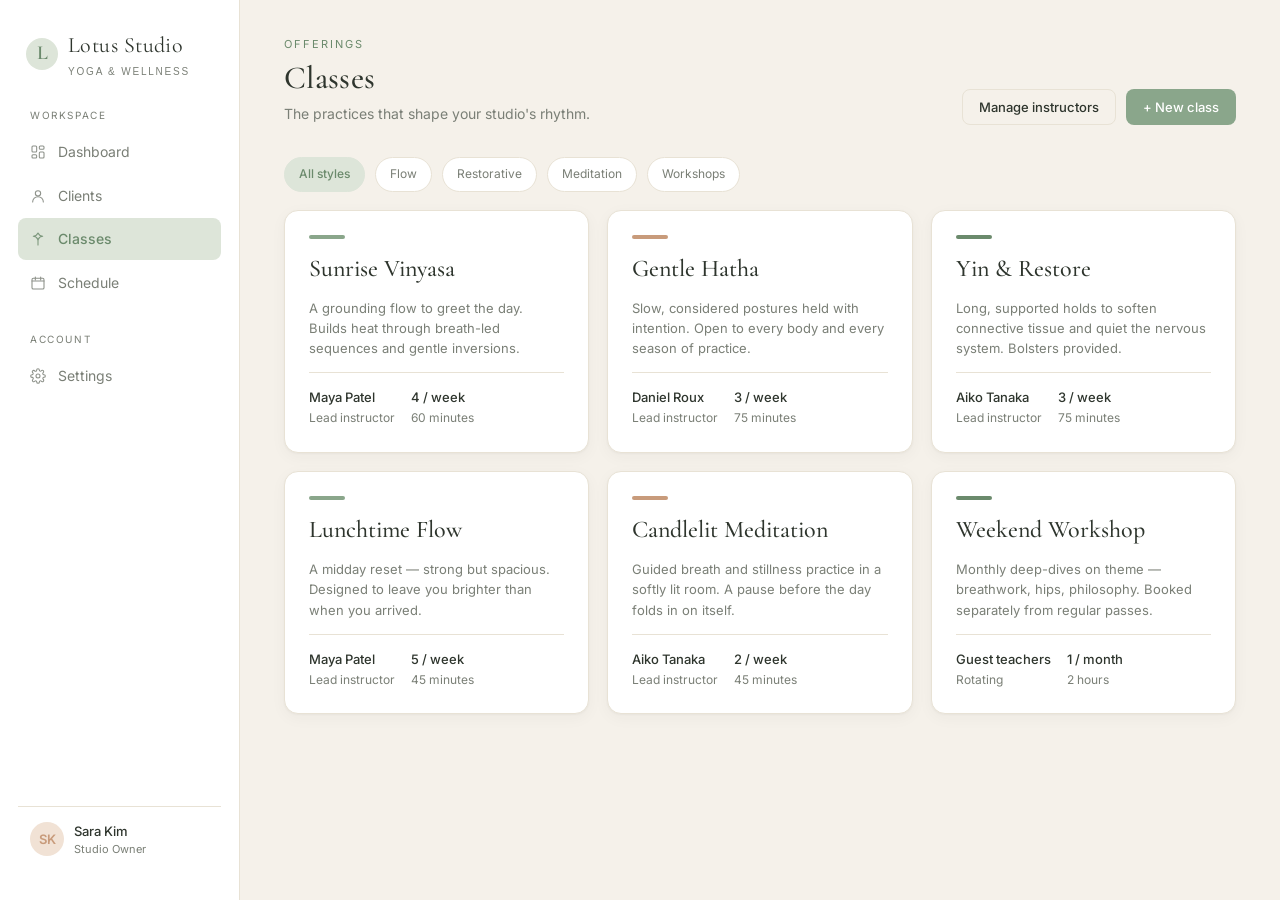
==== yoga-crm/classes.html @ 22d6ddea "Add yoga studio CRM site (HTML/CSS) Static multi-page CRM for Lotus Studio: dashboard, clients, clas" ====
<!DOCTYPE html>
<html lang="en">
<head>
  <meta charset="UTF-8">
  <meta name="viewport" content="width=device-width, initial-scale=1.0">
  <title>Classes · Lotus Studio</title>
  <link rel="preconnect" href="https://fonts.googleapis.com">
  <link rel="preconnect" href="https://fonts.gstatic.com" crossorigin>
  <link href="https://fonts.googleapis.com/css2?family=Cormorant+Garamond:wght@400;500;600&family=Inter:wght@400;500;600&display=swap" rel="stylesheet">
  <link rel="stylesheet" href="styles.css">
</head>
<body>
  <div class="app">
    <aside class="sidebar">
      <div class="brand">
        <div class="brand-mark">L</div>
        <div>
          <div class="brand-name">Lotus Studio</div>
          <span class="brand-sub">Yoga &amp; Wellness</span>
        </div>
      </div>

      <div>
        <div class="nav-section-label">Workspace</div>
        <nav class="nav">
          <a href="index.html">
            <svg class="nav-icon" viewBox="0 0 24 24" fill="none" stroke="currentColor" stroke-width="1.6" stroke-linecap="round" stroke-linejoin="round"><rect x="3" y="3" width="7" height="9" rx="1.5"/><rect x="14" y="3" width="7" height="5" rx="1.5"/><rect x="14" y="12" width="7" height="9" rx="1.5"/><rect x="3" y="16" width="7" height="5" rx="1.5"/></svg>
            Dashboard
          </a>
          <a href="clients.html">
            <svg class="nav-icon" viewBox="0 0 24 24" fill="none" stroke="currentColor" stroke-width="1.6" stroke-linecap="round" stroke-linejoin="round"><circle cx="12" cy="8" r="4"/><path d="M4 21c0-4.4 3.6-8 8-8s8 3.6 8 8"/></svg>
            Clients
          </a>
          <a href="classes.html" class="active">
            <svg class="nav-icon" viewBox="0 0 24 24" fill="none" stroke="currentColor" stroke-width="1.6" stroke-linecap="round" stroke-linejoin="round"><path d="M12 3c1.5 3 4 5 7 5-3 0-5.5 2-7 5-1.5-3-4-5-7-5 3 0 5.5-2 7-5z"/><path d="M12 13v8"/></svg>
            Classes
          </a>
          <a href="schedule.html">
            <svg class="nav-icon" viewBox="0 0 24 24" fill="none" stroke="currentColor" stroke-width="1.6" stroke-linecap="round" stroke-linejoin="round"><rect x="3" y="5" width="18" height="16" rx="2"/><path d="M3 9h18M8 3v4M16 3v4"/></svg>
            Schedule
          </a>
        </nav>
      </div>

      <div>
        <div class="nav-section-label">Account</div>
        <nav class="nav">
          <a href="#">
            <svg class="nav-icon" viewBox="0 0 24 24" fill="none" stroke="currentColor" stroke-width="1.6" stroke-linecap="round" stroke-linejoin="round"><circle cx="12" cy="12" r="3"/><path d="M19.4 15a1.7 1.7 0 0 0 .3 1.8l.1.1a2 2 0 1 1-2.8 2.8l-.1-.1a1.7 1.7 0 0 0-1.8-.3 1.7 1.7 0 0 0-1 1.5V21a2 2 0 1 1-4 0v-.1a1.7 1.7 0 0 0-1-1.5 1.7 1.7 0 0 0-1.8.3l-.1.1a2 2 0 1 1-2.8-2.8l.1-.1a1.7 1.7 0 0 0 .3-1.8 1.7 1.7 0 0 0-1.5-1H3a2 2 0 1 1 0-4h.1a1.7 1.7 0 0 0 1.5-1 1.7 1.7 0 0 0-.3-1.8l-.1-.1a2 2 0 1 1 2.8-2.8l.1.1a1.7 1.7 0 0 0 1.8.3h.1a1.7 1.7 0 0 0 1-1.5V3a2 2 0 1 1 4 0v.1a1.7 1.7 0 0 0 1 1.5 1.7 1.7 0 0 0 1.8-.3l.1-.1a2 2 0 1 1 2.8 2.8l-.1.1a1.7 1.7 0 0 0-.3 1.8v.1a1.7 1.7 0 0 0 1.5 1H21a2 2 0 1 1 0 4h-.1a1.7 1.7 0 0 0-1.5 1z"/></svg>
            Settings
          </a>
        </nav>
      </div>

      <div class="sidebar-footer">
        <div class="avatar">SK</div>
        <div>
          <div class="user-name">Sara Kim</div>
          <div class="user-role">Studio Owner</div>
        </div>
      </div>
    </aside>

    <main class="main">
      <header class="page-header">
        <div class="page-title-block">
          <div class="eyebrow">Offerings</div>
          <h1>Classes</h1>
          <p>The practices that shape your studio's rhythm.</p>
        </div>
        <div class="page-actions">
          <button class="btn btn-ghost">Manage instructors</button>
          <button class="btn btn-primary">+ New class</button>
        </div>
      </header>

      <div class="filters">
        <span class="chip active">All styles</span>
        <span class="chip">Flow</span>
        <span class="chip">Restorative</span>
        <span class="chip">Meditation</span>
        <span class="chip">Workshops</span>
      </div>

      <div class="class-grid">
        <div class="class-card">
          <div class="accent"></div>
          <h3>Sunrise Vinyasa</h3>
          <p>A grounding flow to greet the day. Builds heat through breath-led sequences and gentle inversions.</p>
          <div class="class-meta">
            <div>
              <strong>Maya Patel</strong>
              Lead instructor
            </div>
            <div>
              <strong>4 / week</strong>
              60 minutes
            </div>
          </div>
        </div>

        <div class="class-card terracotta">
          <div class="accent"></div>
          <h3>Gentle Hatha</h3>
          <p>Slow, considered postures held with intention. Open to every body and every season of practice.</p>
          <div class="class-meta">
            <div>
              <strong>Daniel Roux</strong>
              Lead instructor
            </div>
            <div>
              <strong>3 / week</strong>
              75 minutes
            </div>
          </div>
        </div>

        <div class="class-card deep">
          <div class="accent"></div>
          <h3>Yin &amp; Restore</h3>
          <p>Long, supported holds to soften connective tissue and quiet the nervous system. Bolsters provided.</p>
          <div class="class-meta">
            <div>
              <strong>Aiko Tanaka</strong>
              Lead instructor
            </div>
            <div>
              <strong>3 / week</strong>
              75 minutes
            </div>
          </div>
        </div>

        <div class="class-card">
          <div class="accent"></div>
          <h3>Lunchtime Flow</h3>
          <p>A midday reset — strong but spacious. Designed to leave you brighter than when you arrived.</p>
          <div class="class-meta">
            <div>
              <strong>Maya Patel</strong>
              Lead instructor
            </div>
            <div>
              <strong>5 / week</strong>
              45 minutes
            </div>
          </div>
        </div>

        <div class="class-card terracotta">
          <div class="accent"></div>
          <h3>Candlelit Meditation</h3>
          <p>Guided breath and stillness practice in a softly lit room. A pause before the day folds in on itself.</p>
          <div class="class-meta">
            <div>
              <strong>Aiko Tanaka</strong>
              Lead instructor
            </div>
            <div>
              <strong>2 / week</strong>
              45 minutes
            </div>
          </div>
        </div>

        <div class="class-card deep">
          <div class="accent"></div>
          <h3>Weekend Workshop</h3>
          <p>Monthly deep-dives on theme — breathwork, hips, philosophy. Booked separately from regular passes.</p>
          <div class="class-meta">
            <div>
              <strong>Guest teachers</strong>
              Rotating
            </div>
            <div>
              <strong>1 / month</strong>
              2 hours
            </div>
          </div>
        </div>
      </div>
    </main>
  </div>
</body>
</html>
---- yoga-crm/styles.css ----
:root {
  --bg: #f5f1ea;
  --surface: #ffffff;
  --surface-alt: #faf7f1;
  --border: #e8e2d5;
  --text: #2e352d;
  --text-muted: #7a7f76;
  --sage: #8aa68b;
  --sage-dark: #6b8a6c;
  --sage-soft: #dde5d9;
  --terracotta: #c89b7b;
  --terracotta-soft: #f1e2d5;
  --shadow: 0 1px 2px rgba(46, 53, 45, 0.04), 0 4px 16px rgba(46, 53, 45, 0.04);
  --radius: 14px;
  --radius-sm: 8px;
}

* {
  box-sizing: border-box;
  margin: 0;
  padding: 0;
}

html, body {
  height: 100%;
}

body {
  font-family: -apple-system, BlinkMacSystemFont, "Segoe UI", "Inter", sans-serif;
  font-size: 15px;
  line-height: 1.55;
  color: var(--text);
  background: var(--bg);
  -webkit-font-smoothing: antialiased;
}

h1, h2, h3, h4 {
  font-family: "Cormorant Garamond", "Georgia", serif;
  font-weight: 500;
  letter-spacing: 0.01em;
  color: var(--text);
}

h1 { font-size: 32px; line-height: 1.2; }
h2 { font-size: 22px; line-height: 1.3; }
h3 { font-size: 18px; line-height: 1.3; font-family: -apple-system, BlinkMacSystemFont, "Segoe UI", sans-serif; font-weight: 600; letter-spacing: 0; }

a {
  color: inherit;
  text-decoration: none;
}

/* Layout */
.app {
  display: grid;
  grid-template-columns: 240px 1fr;
  min-height: 100vh;
}

/* Sidebar */
.sidebar {
  background: var(--surface);
  border-right: 1px solid var(--border);
  padding: 28px 18px;
  display: flex;
  flex-direction: column;
  gap: 28px;
  position: sticky;
  top: 0;
  height: 100vh;
}

.brand {
  display: flex;
  align-items: center;
  gap: 10px;
  padding: 0 8px;
}

.brand-mark {
  width: 32px;
  height: 32px;
  border-radius: 50%;
  background: var(--sage-soft);
  display: grid;
  place-items: center;
  color: var(--sage-dark);
  font-family: "Cormorant Garamond", serif;
  font-size: 20px;
  font-weight: 600;
}

.brand-name {
  font-family: "Cormorant Garamond", "Georgia", serif;
  font-size: 22px;
  letter-spacing: 0.02em;
}

.brand-sub {
  display: block;
  font-family: -apple-system, sans-serif;
  font-size: 10px;
  letter-spacing: 0.18em;
  text-transform: uppercase;
  color: var(--text-muted);
  margin-top: 2px;
}

.nav-section-label {
  font-size: 10px;
  letter-spacing: 0.16em;
  text-transform: uppercase;
  color: var(--text-muted);
  padding: 0 12px 8px;
}

.nav {
  display: flex;
  flex-direction: column;
  gap: 2px;
}

.nav a {
  display: flex;
  align-items: center;
  gap: 12px;
  padding: 10px 12px;
  border-radius: var(--radius-sm);
  color: var(--text-muted);
  font-size: 14px;
  transition: background 0.15s, color 0.15s;
}

.nav a:hover {
  background: var(--surface-alt);
  color: var(--text);
}

.nav a.active {
  background: var(--sage-soft);
  color: var(--sage-dark);
  font-weight: 500;
}

.nav-icon {
  width: 16px;
  height: 16px;
  flex-shrink: 0;
  opacity: 0.85;
}

.sidebar-footer {
  margin-top: auto;
  padding: 14px 12px;
  border-top: 1px solid var(--border);
  display: flex;
  align-items: center;
  gap: 10px;
}

.avatar {
  width: 34px;
  height: 34px;
  border-radius: 50%;
  background: var(--terracotta-soft);
  color: var(--terracotta);
  display: grid;
  place-items: center;
  font-weight: 600;
  font-size: 13px;
}

.user-name {
  font-size: 13px;
  font-weight: 500;
}

.user-role {
  font-size: 11px;
  color: var(--text-muted);
}

/* Main */
.main {
  padding: 36px 44px 60px;
  max-width: 1200px;
}

.page-header {
  display: flex;
  align-items: flex-end;
  justify-content: space-between;
  margin-bottom: 32px;
  gap: 24px;
  flex-wrap: wrap;
}

.page-title-block .eyebrow {
  font-size: 11px;
  letter-spacing: 0.18em;
  text-transform: uppercase;
  color: var(--sage-dark);
  margin-bottom: 6px;
}

.page-title-block p {
  color: var(--text-muted);
  margin-top: 6px;
  font-size: 14px;
}

.page-actions {
  display: flex;
  gap: 10px;
  align-items: center;
}

/* Buttons */
.btn {
  display: inline-flex;
  align-items: center;
  gap: 8px;
  padding: 9px 16px;
  border-radius: var(--radius-sm);
  font-size: 13px;
  font-weight: 500;
  border: 1px solid transparent;
  cursor: pointer;
  font-family: inherit;
  transition: background 0.15s, border-color 0.15s, color 0.15s;
}

.btn-primary {
  background: var(--sage);
  color: #fff;
}

.btn-primary:hover {
  background: var(--sage-dark);
}

.btn-ghost {
  background: transparent;
  color: var(--text);
  border-color: var(--border);
}

.btn-ghost:hover {
  background: var(--surface);
}

/* Search */
.search {
  position: relative;
}

.search input {
  border: 1px solid var(--border);
  background: var(--surface);
  border-radius: var(--radius-sm);
  padding: 9px 14px 9px 36px;
  font-size: 13px;
  font-family: inherit;
  color: var(--text);
  width: 240px;
  outline: none;
  transition: border-color 0.15s;
}

.search input:focus {
  border-color: var(--sage);
}

.search-icon {
  position: absolute;
  left: 12px;
  top: 50%;
  transform: translateY(-50%);
  color: var(--text-muted);
  width: 14px;
  height: 14px;
}

/* Cards */
.card {
  background: var(--surface);
  border: 1px solid var(--border);
  border-radius: var(--radius);
  padding: 22px;
  box-shadow: var(--shadow);
}

.card-header {
  display: flex;
  align-items: center;
  justify-content: space-between;
  margin-bottom: 18px;
}

.card-header h3 {
  font-size: 15px;
}

.card-header .meta {
  font-size: 12px;
  color: var(--text-muted);
}

/* Stat grid */
.stat-grid {
  display: grid;
  grid-template-columns: repeat(4, 1fr);
  gap: 16px;
  margin-bottom: 28px;
}

.stat {
  background: var(--surface);
  border: 1px solid var(--border);
  border-radius: var(--radius);
  padding: 20px 22px;
}

.stat-label {
  font-size: 12px;
  letter-spacing: 0.08em;
  text-transform: uppercase;
  color: var(--text-muted);
  margin-bottom: 12px;
}

.stat-value {
  font-family: "Cormorant Garamond", serif;
  font-size: 34px;
  font-weight: 500;
  line-height: 1;
}

.stat-delta {
  display: inline-block;
  margin-top: 10px;
  font-size: 12px;
  color: var(--sage-dark);
}

.stat-delta.down {
  color: var(--terracotta);
}

/* Two column */
.two-col {
  display: grid;
  grid-template-columns: 2fr 1fr;
  gap: 20px;
}

/* Lists */
.list {
  list-style: none;
  display: flex;
  flex-direction: column;
}

.list li {
  display: flex;
  align-items: center;
  gap: 14px;
  padding: 14px 0;
  border-bottom: 1px solid var(--border);
}

.list li:last-child {
  border-bottom: none;
}

.list-time {
  width: 70px;
  font-size: 13px;
  color: var(--text-muted);
  font-variant-numeric: tabular-nums;
}

.list-main {
  flex: 1;
}

.list-title {
  font-size: 14px;
  font-weight: 500;
}

.list-sub {
  font-size: 12px;
  color: var(--text-muted);
  margin-top: 2px;
}

.list-meta {
  font-size: 12px;
  color: var(--text-muted);
}

/* Activity */
.activity-dot {
  width: 8px;
  height: 8px;
  border-radius: 50%;
  background: var(--sage);
  flex-shrink: 0;
}

.activity-dot.terracotta { background: var(--terracotta); }
.activity-dot.muted { background: var(--border); }

/* Table */
.table-wrap {
  background: var(--surface);
  border: 1px solid var(--border);
  border-radius: var(--radius);
  overflow: hidden;
}

table {
  width: 100%;
  border-collapse: collapse;
  font-size: 14px;
}

thead th {
  text-align: left;
  font-size: 11px;
  letter-spacing: 0.14em;
  text-transform: uppercase;
  color: var(--text-muted);
  font-weight: 500;
  padding: 14px 22px;
  background: var(--surface-alt);
  border-bottom: 1px solid var(--border);
}

tbody td {
  padding: 16px 22px;
  border-bottom: 1px solid var(--border);
  vertical-align: middle;
}

tbody tr:last-child td {
  border-bottom: none;
}

tbody tr:hover {
  background: var(--surface-alt);
}

.client-cell {
  display: flex;
  align-items: center;
  gap: 12px;
}

.client-avatar {
  width: 36px;
  height: 36px;
  border-radius: 50%;
  display: grid;
  place-items: center;
  font-size: 13px;
  font-weight: 500;
  color: var(--sage-dark);
  background: var(--sage-soft);
}

.client-avatar.t { color: var(--terracotta); background: var(--terracotta-soft); }

.client-name {
  font-weight: 500;
}

.client-email {
  font-size: 12px;
  color: var(--text-muted);
}

/* Badges */
.badge {
  display: inline-block;
  padding: 4px 10px;
  border-radius: 999px;
  font-size: 11px;
  font-weight: 500;
  letter-spacing: 0.04em;
}

.badge-sage { background: var(--sage-soft); color: var(--sage-dark); }
.badge-terracotta { background: var(--terracotta-soft); color: var(--terracotta); }
.badge-muted { background: var(--surface-alt); color: var(--text-muted); border: 1px solid var(--border); }

/* Filters */
.filters {
  display: flex;
  gap: 10px;
  margin-bottom: 18px;
  align-items: center;
  flex-wrap: wrap;
}

.chip {
  padding: 7px 14px;
  border-radius: 999px;
  font-size: 12px;
  background: var(--surface);
  border: 1px solid var(--border);
  color: var(--text-muted);
  cursor: pointer;
}

.chip.active {
  background: var(--sage-soft);
  border-color: var(--sage-soft);
  color: var(--sage-dark);
  font-weight: 500;
}

/* Class cards grid */
.class-grid {
  display: grid;
  grid-template-columns: repeat(3, 1fr);
  gap: 18px;
}

.class-card {
  background: var(--surface);
  border: 1px solid var(--border);
  border-radius: var(--radius);
  padding: 24px;
  box-shadow: var(--shadow);
  display: flex;
  flex-direction: column;
  gap: 14px;
}

.class-card .accent {
  width: 36px;
  height: 4px;
  border-radius: 2px;
  background: var(--sage);
}

.class-card.terracotta .accent { background: var(--terracotta); }
.class-card.deep .accent { background: var(--sage-dark); }

.class-card h3 {
  font-family: "Cormorant Garamond", serif;
  font-weight: 500;
  font-size: 24px;
}

.class-card p {
  color: var(--text-muted);
  font-size: 13px;
  line-height: 1.55;
}

.class-meta {
  display: flex;
  gap: 16px;
  font-size: 12px;
  color: var(--text-muted);
  padding-top: 14px;
  border-top: 1px solid var(--border);
  margin-top: auto;
}

.class-meta strong {
  display: block;
  color: var(--text);
  font-weight: 500;
  margin-bottom: 2px;
  font-size: 13px;
}

/* Schedule grid */
.schedule {
  background: var(--surface);
  border: 1px solid var(--border);
  border-radius: var(--radius);
  overflow: hidden;
  box-shadow: var(--shadow);
}

.schedule-head {
  display: grid;
  grid-template-columns: 80px repeat(7, 1fr);
  background: var(--surface-alt);
  border-bottom: 1px solid var(--border);
}

.schedule-head > div {
  padding: 14px 12px;
  font-size: 11px;
  letter-spacing: 0.14em;
  text-transform: uppercase;
  color: var(--text-muted);
  text-align: center;
}

.schedule-head .day-name {
  display: block;
  color: var(--text);
  font-family: "Cormorant Garamond", serif;
  font-size: 18px;
  letter-spacing: 0;
  text-transform: none;
  margin-bottom: 2px;
  font-weight: 500;
}

.schedule-row {
  display: grid;
  grid-template-columns: 80px repeat(7, 1fr);
  min-height: 90px;
  border-bottom: 1px solid var(--border);
}

.schedule-row:last-child {
  border-bottom: none;
}

.schedule-time {
  padding: 10px 12px;
  font-size: 12px;
  color: var(--text-muted);
  border-right: 1px solid var(--border);
  background: var(--surface-alt);
}

.schedule-cell {
  border-right: 1px solid var(--border);
  padding: 6px;
}

.schedule-cell:last-child {
  border-right: none;
}

.session {
  background: var(--sage-soft);
  color: var(--sage-dark);
  border-radius: var(--radius-sm);
  padding: 8px 10px;
  font-size: 12px;
  line-height: 1.35;
}

.session strong {
  display: block;
  font-weight: 600;
  margin-bottom: 2px;
}

.session.terracotta {
  background: var(--terracotta-soft);
  color: var(--terracotta);
}

.session.deep {
  background: #d8e4d3;
  color: var(--sage-dark);
}

/* Responsive */
@media (max-width: 900px) {
  .app { grid-template-columns: 1fr; }
  .sidebar { position: static; height: auto; }
  .main { padding: 24px; }
  .stat-grid { grid-template-columns: repeat(2, 1fr); }
  .two-col { grid-template-columns: 1fr; }
  .class-grid { grid-template-columns: 1fr; }
}
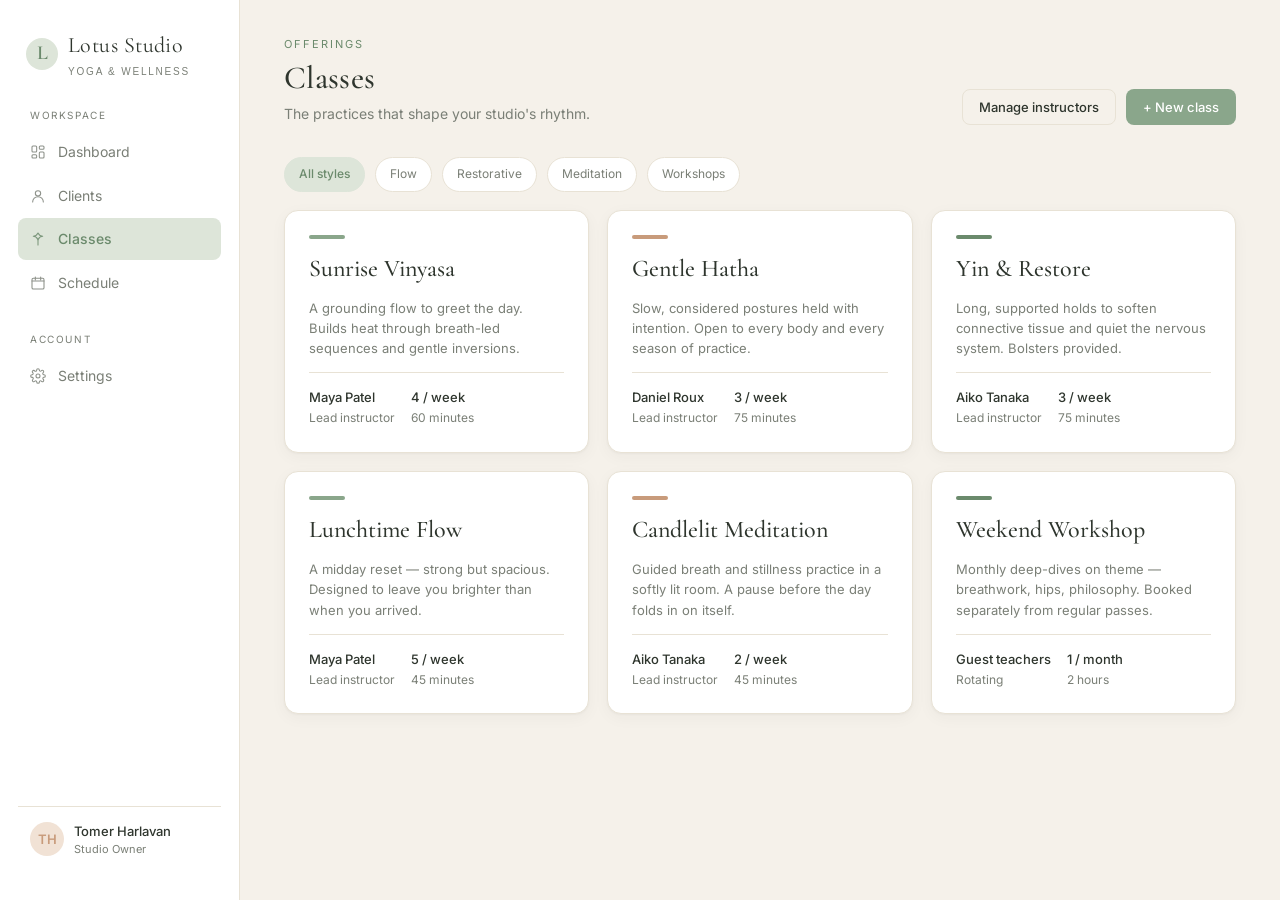
==== commit a775e1c1: "Update studio owner to Tomer Harlavan Co-Authored-By: Claude Opus 4.7 (1M context) <noreply@anthropi" ====
--- a/yoga-crm/classes.html
+++ b/yoga-crm/classes.html
@@ -53,9 +53,9 @@
       </div>
 
       <div class="sidebar-footer">
-        <div class="avatar">SK</div>
+        <div class="avatar">TH</div>
         <div>
-          <div class="user-name">Sara Kim</div>
+          <div class="user-name">Tomer Harlavan</div>
           <div class="user-role">Studio Owner</div>
         </div>
       </div>
